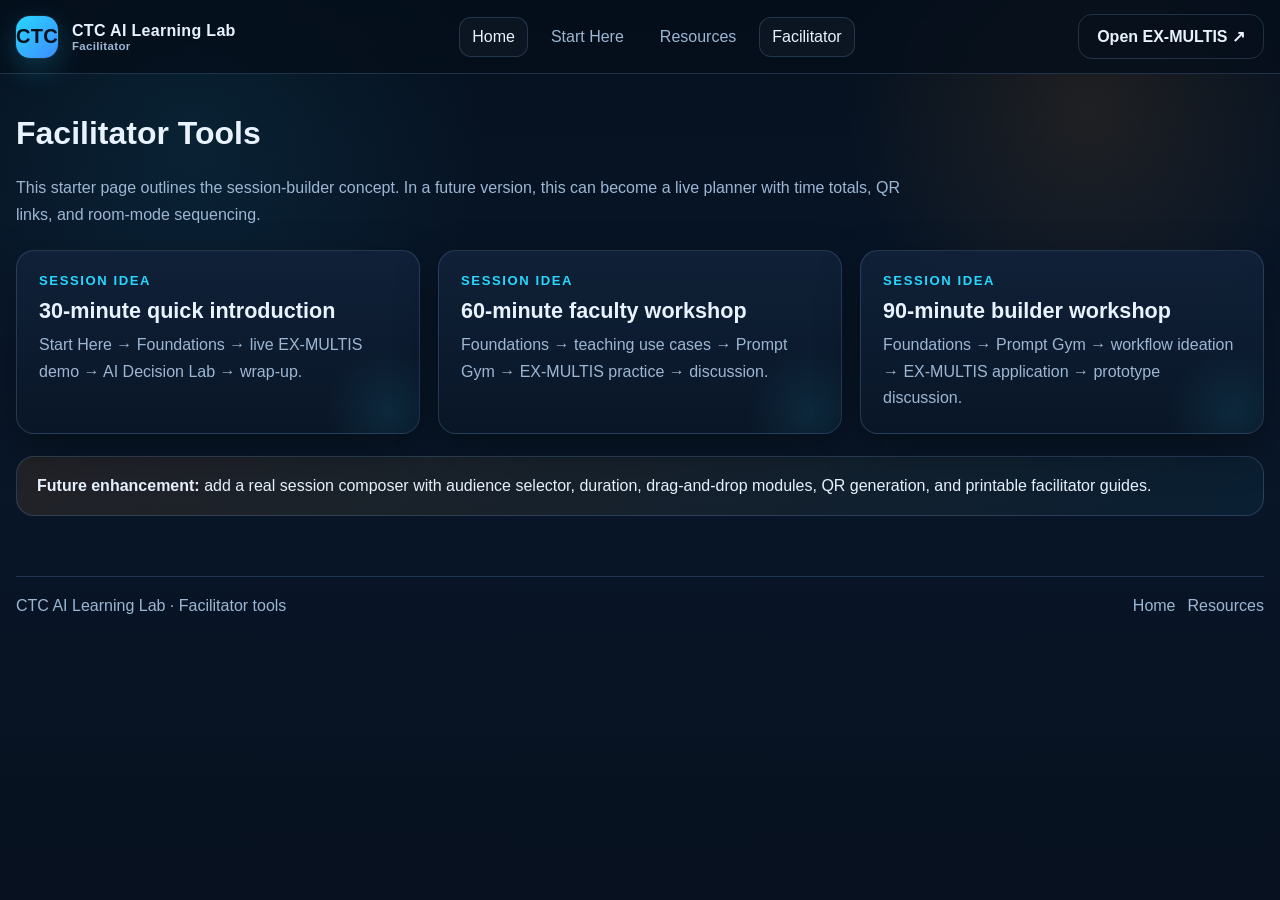
==== facilitator/index.html @ 207786ec "Initial CTC AI Learning Lab site" ====
<!doctype html>
<html lang="en"><head>
<meta charset="utf-8"><meta name="viewport" content="width=device-width, initial-scale=1">
<title>Facilitator Tools · CTC AI Learning Lab</title>
<link rel="stylesheet" href="../assets/css/styles.css">
</head><body>
<header class="topbar"><div class="container nav">
  <a class="brand" href="../index.html"><div class="brand-mark">CTC</div><div>CTC AI Learning Lab<small>Facilitator</small></div></a>
  <nav class="nav-links"><a href="../index.html">Home</a><a href="../start-here/index.html">Start Here</a><a href="../resources/index.html">Resources</a><a class="active" href="index.html">Facilitator</a></nav>
  <div class="actions"><a class="btn ghost" href="https://exmultis.com/" target="_blank" rel="noopener">Open EX-MULTIS ↗</a></div>
</div></header>
<main class="section"><div class="container">
  <h1>Facilitator Tools</h1>
  <p class="section-intro">This starter page outlines the session-builder concept. In a future version, this can become a live planner with time totals, QR links, and room-mode sequencing.</p>
  <div class="grid cards-3">
    <div class="card"><div class="eyebrow">Session idea</div><h3>30-minute quick introduction</h3><p>Start Here → Foundations → live EX-MULTIS demo → AI Decision Lab → wrap-up.</p></div>
    <div class="card"><div class="eyebrow">Session idea</div><h3>60-minute faculty workshop</h3><p>Foundations → teaching use cases → Prompt Gym → EX-MULTIS practice → discussion.</p></div>
    <div class="card"><div class="eyebrow">Session idea</div><h3>90-minute builder workshop</h3><p>Foundations → Prompt Gym → workflow ideation → EX-MULTIS application → prototype discussion.</p></div>
  </div>
  <div class="callout" style="margin-top:22px"><strong>Future enhancement:</strong> add a real session composer with audience selector, duration, drag-and-drop modules, QR generation, and printable facilitator guides.</div>
</div></main>
<footer class="footer"><div class="container footer-grid"><div>CTC AI Learning Lab · Facilitator tools</div><div class="mini-nav"><a href="../index.html">Home</a><a href="../resources/index.html">Resources</a></div></div></footer>
<script src="../assets/js/app.js"></script>
</body></html>
---- assets/css/styles.css ----
:root{
  --bg:#07111f;
  --panel:#0d1b30;
  --panel-2:#10233d;
  --line:rgba(118,161,214,.24);
  --text:#e9f3ff;
  --muted:#9db7d3;
  --brand:#27d7ff;
  --brand-2:#3f8cff;
  --signal:#ff9c2a;
  --violet:#b173ff;
  --green:#83e57b;
  --teal:#00d4bd;
  --shadow:0 16px 42px rgba(0,0,0,.35);
  --radius:18px;
  --max:1280px;
}
*{box-sizing:border-box}
html{scroll-behavior:smooth}
body{
  margin:0;
  font-family:Inter,Segoe UI,Roboto,Helvetica,Arial,sans-serif;
  color:var(--text);
  background:
    radial-gradient(circle at 15% 15%, rgba(39,215,255,.08), transparent 22%),
    radial-gradient(circle at 85% 12%, rgba(255,156,42,.10), transparent 18%),
    linear-gradient(180deg,#05101e,#09172a 42%,#07111f 100%);
  min-height:100vh;
}
a{color:inherit;text-decoration:none}
img{max-width:100%;display:block}
.container{width:min(calc(100% - 32px),var(--max));margin:0 auto}
.topbar{
  position:sticky;top:0;z-index:30;
  backdrop-filter: blur(12px);
  background:rgba(6,15,28,.82);
  border-bottom:1px solid var(--line);
}
.nav{
  display:flex;align-items:center;justify-content:space-between;gap:18px;
  padding:14px 0;
}
.brand{display:flex;align-items:center;gap:14px;font-weight:800;letter-spacing:.02em}
.brand-mark{
  width:42px;height:42px;border-radius:14px;
  background:linear-gradient(135deg,var(--brand),var(--brand-2));
  box-shadow:0 0 0 1px rgba(255,255,255,.06),0 10px 28px rgba(39,215,255,.22);
  display:grid;place-items:center;font-size:20px;font-weight:900;color:#05111d;
}
.brand small{display:block;color:var(--muted);font-weight:600;font-size:.72rem}
.nav-links{display:flex;align-items:center;gap:10px;flex-wrap:wrap}
.nav-links a,.nav-links button{
  color:var(--muted);padding:10px 12px;border-radius:12px;border:1px solid transparent;
  background:none;font:inherit;cursor:pointer;transition:.2s ease;
}
.nav-links a:hover,.nav-links button:hover,.nav-links .active{color:var(--text);border-color:var(--line);background:rgba(255,255,255,.03)}
.actions{display:flex;align-items:center;gap:10px;flex-wrap:wrap}
.btn{
  display:inline-flex;align-items:center;justify-content:center;gap:8px;
  border-radius:14px;border:1px solid var(--line);padding:12px 18px;
  background:rgba(255,255,255,.03);color:var(--text);font-weight:700;
  transition:transform .15s ease, background .2s ease, border-color .2s ease, box-shadow .2s ease;
}
.btn:hover{transform:translateY(-1px);border-color:rgba(255,255,255,.18);background:rgba(255,255,255,.06)}
.btn.primary{background:linear-gradient(135deg,var(--brand),var(--brand-2));color:#05111d;border:none;box-shadow:0 10px 24px rgba(39,215,255,.24)}
.btn.signal{background:linear-gradient(135deg,#ffb347,var(--signal));color:#1c1103;border:none;box-shadow:0 10px 24px rgba(255,156,42,.22)}
.btn.ghost{background:transparent}
.pill{display:inline-flex;align-items:center;gap:8px;padding:8px 12px;border-radius:999px;border:1px solid var(--line);background:rgba(255,255,255,.03);color:var(--muted);font-size:.92rem}
.hero{padding:52px 0 28px}
.hero-grid{display:grid;grid-template-columns:1.1fr .9fr;gap:26px;align-items:center}
.hero-copy h1{font-size:clamp(2.5rem,6vw,4.5rem);line-height:.96;margin:.2em 0;font-weight:900;letter-spacing:-.04em}
.hero-copy .gradient{background:linear-gradient(135deg,var(--brand),var(--brand-2));-webkit-background-clip:text;background-clip:text;color:transparent}
.hero-copy p.lead{font-size:1.18rem;line-height:1.6;color:#d4e7fb;max-width:700px}
.hero-copy p.sub{color:var(--muted);line-height:1.7;max-width:760px}
.hero-actions{display:flex;gap:12px;flex-wrap:wrap;margin-top:22px}
.render-card,.panel,.card{
  background:linear-gradient(180deg,rgba(17,34,58,.9),rgba(10,22,38,.9));
  border:1px solid var(--line);border-radius:var(--radius);box-shadow:var(--shadow);
}
.render-card{overflow:hidden}
.render-card img{width:100%;height:100%;object-fit:cover}
.section{padding:20px 0 30px}
.section h2{font-size:1.8rem;margin:0 0 10px;letter-spacing:-.02em}
.section p.section-intro{color:var(--muted);max-width:900px;line-height:1.7;margin:0 0 22px}
.grid{display:grid;gap:18px}
.grid.cards-4{grid-template-columns:repeat(4,1fr)}
.grid.cards-3{grid-template-columns:repeat(3,1fr)}
.grid.cards-2{grid-template-columns:repeat(2,1fr)}
.card{padding:22px;position:relative;overflow:hidden}
.card::after{content:"";position:absolute;inset:auto -40px -50px auto;width:140px;height:140px;background:radial-gradient(circle,rgba(39,215,255,.09),transparent 65%);pointer-events:none}
.card h3{margin:0 0 8px;font-size:1.35rem}
.card p{margin:0;color:var(--muted);line-height:1.65}
.card .eyebrow{font-size:.82rem;text-transform:uppercase;letter-spacing:.12em;color:var(--brand);font-weight:800;margin-bottom:10px}
.card .meta{margin-top:14px;color:#cfe7ff;font-size:.93rem;font-weight:700}
.icon-badge{
  width:54px;height:54px;border-radius:16px;display:grid;place-items:center;margin-bottom:14px;
  font-size:1.35rem;font-weight:900;color:white;border:1px solid rgba(255,255,255,.09)
}
.icon-faculty{background:linear-gradient(135deg,rgba(39,215,255,.22),rgba(63,140,255,.24))}
.icon-staff{background:linear-gradient(135deg,rgba(255,156,42,.22),rgba(255,128,62,.22))}
.icon-students{background:linear-gradient(135deg,rgba(177,115,255,.22),rgba(105,79,255,.22))}
.icon-builders{background:linear-gradient(135deg,rgba(0,212,189,.22),rgba(63,140,255,.22))}
.feature-list{display:grid;gap:12px;margin:16px 0 0;padding:0;list-style:none}
.feature-list li{color:var(--muted);display:flex;gap:10px;align-items:flex-start}
.feature-list li span{color:var(--green);font-weight:800}
.exmultis{
  display:grid;grid-template-columns:auto 1fr auto;gap:18px;align-items:center;
  padding:22px;background:linear-gradient(135deg,rgba(0,212,189,.12),rgba(39,215,255,.08));border:1px solid rgba(39,215,255,.26);
}
.ex-logo{
  width:88px;height:88px;border-radius:22px;background:linear-gradient(135deg,#0e243d,#102d4e);
  display:grid;place-items:center;font-size:2rem;border:1px solid rgba(39,215,255,.28);box-shadow:inset 0 0 24px rgba(39,215,255,.14);
}
.stats{display:grid;grid-template-columns:repeat(4,1fr);gap:16px}
.stat{padding:18px;text-align:center}
.stat .num{font-size:2rem;font-weight:900;color:white}
.stat .lbl{color:var(--muted);font-size:.92rem;line-height:1.4}
.footer{padding:30px 0 50px;color:var(--muted)}
.footer-grid{display:flex;justify-content:space-between;gap:18px;align-items:center;flex-wrap:wrap;border-top:1px solid var(--line);padding-top:20px}
.mini-nav{display:flex;gap:12px;flex-wrap:wrap}
.notice{padding:16px 18px;border-left:4px solid var(--signal);background:rgba(255,156,42,.08);border-radius:12px;color:#ffe9cb}
.role-banner{padding:24px;background:linear-gradient(135deg,rgba(39,215,255,.12),rgba(177,115,255,.08));margin-bottom:22px}
.module-list{display:grid;gap:14px}
.module{padding:18px;border:1px solid var(--line);border-radius:16px;background:rgba(255,255,255,.02);display:flex;justify-content:space-between;gap:18px;align-items:flex-start}
.module h4{margin:0 0 6px;font-size:1.05rem}
.module p{margin:0;color:var(--muted);line-height:1.55}
.module .tag{font-size:.78rem;text-transform:uppercase;letter-spacing:.1em;color:var(--brand);font-weight:800}
.search-box{display:flex;gap:10px;align-items:center;padding:14px 16px;border-radius:14px;border:1px solid var(--line);background:rgba(255,255,255,.03);margin-bottom:18px}
.search-box input,.search-box select, .search-box textarea{
  width:100%;background:transparent;border:none;outline:none;color:var(--text);font:inherit
}
.decision-grid{display:grid;grid-template-columns:.85fr 1.15fr;gap:18px}
.stepper{display:grid;gap:12px}
.step-item{padding:16px;border-radius:16px;border:1px solid var(--line);background:rgba(255,255,255,.02)}
.step-item strong{display:block;margin-bottom:6px}
.output-box{padding:20px;min-height:280px}
.output-box h3{margin-top:0}
.output-box ul{padding-left:20px;color:var(--muted);line-height:1.65}
.output-box .highlight{color:#fff}
.prompt-grid{display:grid;grid-template-columns:1fr 1fr;gap:18px}
.prompt-box{padding:20px}
.prompt-box textarea{min-height:180px;resize:vertical}
.result{padding:16px;margin-top:14px;border:1px dashed rgba(39,215,255,.22);border-radius:14px;background:rgba(39,215,255,.04);color:#dff2ff;white-space:pre-wrap}
.progress-wrap{display:grid;gap:14px}
.progress-item{padding:16px;border:1px solid var(--line);border-radius:16px;background:rgba(255,255,255,.02)}
.progress-row{display:flex;justify-content:space-between;gap:10px;margin-bottom:10px;font-weight:700}
.progress-bar{height:10px;border-radius:999px;background:#13253d;overflow:hidden}
.progress-fill{height:100%;border-radius:999px;background:linear-gradient(135deg,var(--brand),var(--brand-2))}
.kicker{font-size:.85rem;color:var(--signal);text-transform:uppercase;letter-spacing:.12em;font-weight:900}
.callout{padding:20px;border-radius:18px;background:linear-gradient(135deg,rgba(255,156,42,.10),rgba(39,215,255,.05));border:1px solid var(--line)}
.cards-auto{display:grid;gap:18px;grid-template-columns:repeat(auto-fit,minmax(240px,1fr))}
.small{font-size:.92rem}
.hidden{display:none!important}
@media (max-width: 1080px){
  .hero-grid,.decision-grid,.prompt-grid,.grid.cards-4,.grid.cards-3,.grid.cards-2{grid-template-columns:1fr 1fr}
  .stats{grid-template-columns:repeat(2,1fr)}
}
@media (max-width: 760px){
  .nav{flex-direction:column;align-items:flex-start}
  .actions,.nav-links{width:100%}
  .hero-grid,.decision-grid,.prompt-grid,.grid.cards-4,.grid.cards-3,.grid.cards-2,.exmultis{grid-template-columns:1fr}
  .stats{grid-template-columns:1fr}
  .hero{padding-top:30px}
  .hero-copy h1{font-size:2.5rem}
}
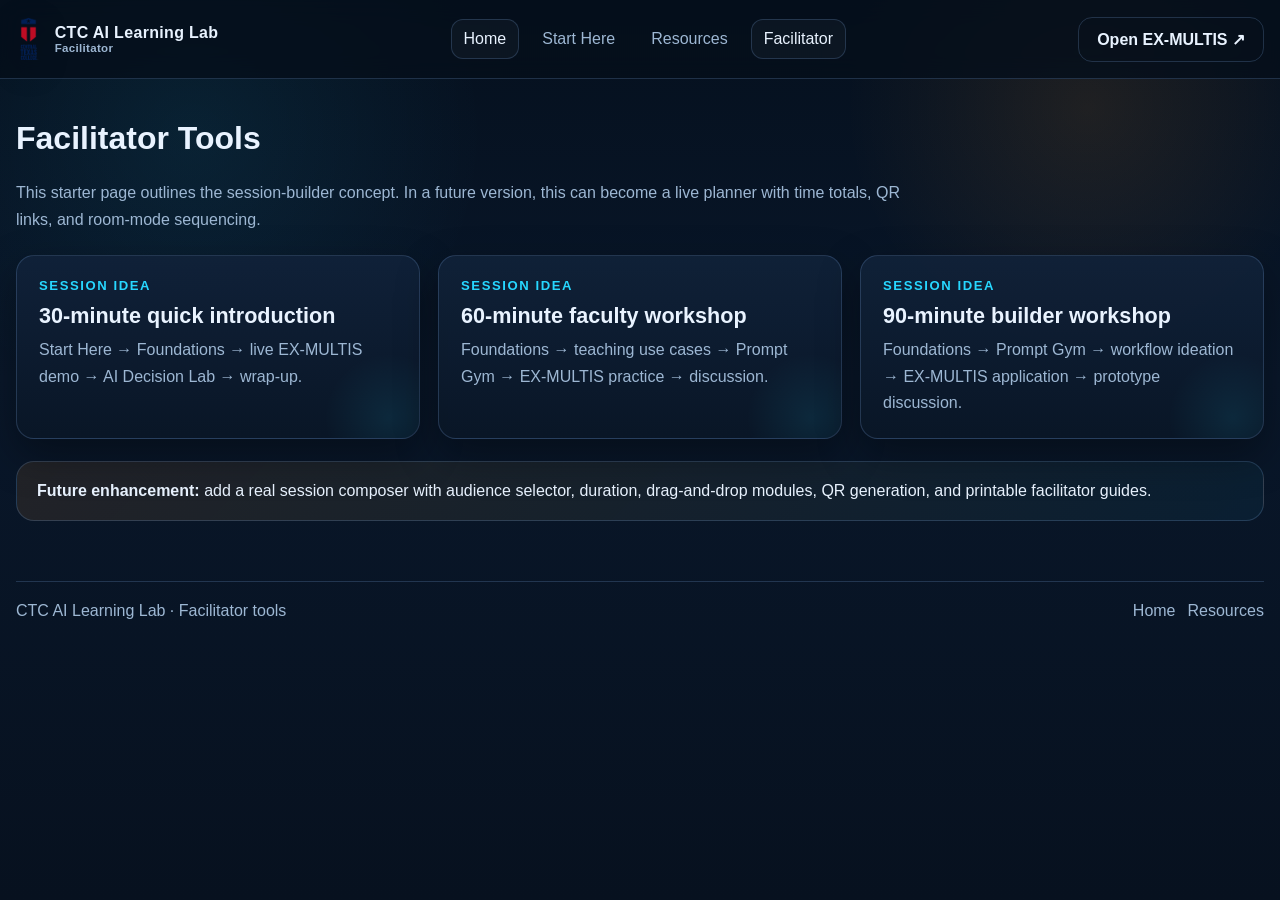
==== commit 2f11553b: "Add animated CTC landing experience" ====
--- a/facilitator/index.html
+++ b/facilitator/index.html
@@ -5,7 +5,7 @@
 <link rel="stylesheet" href="../assets/css/styles.css">
 </head><body>
 <header class="topbar"><div class="container nav">
-  <a class="brand" href="../index.html"><div class="brand-mark">CTC</div><div>CTC AI Learning Lab<small>Facilitator</small></div></a>
+  <a class="brand" href="../index.html"><img class="brand-logo" src="../assets/img/ctc-official-logo.png" alt="Central Texas College"><div>CTC AI Learning Lab<small>Facilitator</small></div></a>
   <nav class="nav-links"><a href="../index.html">Home</a><a href="../start-here/index.html">Start Here</a><a href="../resources/index.html">Resources</a><a class="active" href="index.html">Facilitator</a></nav>
   <div class="actions"><a class="btn ghost" href="https://exmultis.com/" target="_blank" rel="noopener">Open EX-MULTIS ↗</a></div>
 </div></header>
--- a/assets/css/styles.css
+++ b/assets/css/styles.css
@@ -27,8 +27,194 @@
     linear-gradient(180deg,#05101e,#09172a 42%,#07111f 100%);
   min-height:100vh;
 }
+body.intro-active{overflow:hidden}
 a{color:inherit;text-decoration:none}
 img{max-width:100%;display:block}
+.lab-intro{
+  --pointer-x:0px;
+  --pointer-y:0px;
+  position:fixed;
+  inset:0;
+  z-index:1000;
+  display:grid;
+  place-items:center;
+  min-height:100svh;
+  overflow:hidden;
+  isolation:isolate;
+  color:#f7fbff;
+  background:
+    radial-gradient(circle at 50% 64%,rgba(39,215,255,.16),transparent 24%),
+    linear-gradient(180deg,#020712 0%,#051224 58%,#020711 100%);
+  opacity:1;
+  transition:opacity .9s ease,visibility .9s ease;
+}
+.lab-intro[hidden]{display:none}
+.lab-intro__canvas,.lab-intro__grid,.lab-intro__vignette,.intro-equations{
+  position:absolute;
+  inset:0;
+}
+.lab-intro__canvas{
+  z-index:-4;
+  width:100%;
+  height:100%;
+  transform:scale(1.04);
+  transition:transform .9s cubic-bezier(.2,.7,.2,1),filter .9s ease;
+}
+.lab-intro__grid{
+  z-index:-3;
+  inset:-32%;
+  opacity:.25;
+  background-image:
+    linear-gradient(rgba(39,215,255,.16) 1px,transparent 1px),
+    linear-gradient(90deg,rgba(39,215,255,.16) 1px,transparent 1px);
+  background-size:74px 74px;
+  mask-image:radial-gradient(ellipse at center,black 5%,transparent 72%);
+  transform:perspective(700px) rotateX(64deg) translate3d(var(--pointer-x),calc(23% + var(--pointer-y)),0);
+  transform-origin:50% 72%;
+  animation:introGridDrift 14s linear infinite;
+}
+.lab-intro__vignette{
+  z-index:-1;
+  pointer-events:none;
+  background:
+    linear-gradient(180deg,rgba(2,7,18,.62) 0%,transparent 26%,transparent 68%,rgba(2,7,18,.72) 100%),
+    radial-gradient(ellipse at center,transparent 28%,rgba(1,5,14,.68) 90%);
+}
+.intro-equations{
+  z-index:-2;
+  pointer-events:none;
+  transform:translate3d(var(--pointer-x),var(--pointer-y),0);
+  transition:transform .8s ease-out;
+}
+.intro-equation{
+  position:absolute;
+  color:rgba(139,226,255,.55);
+  font-family:"SFMono-Regular",Consolas,"Liberation Mono",monospace;
+  font-size:clamp(.72rem,1.15vw,1rem);
+  letter-spacing:.06em;
+  white-space:nowrap;
+  text-shadow:0 0 18px rgba(39,215,255,.48);
+  will-change:transform;
+}
+.equation-1{left:6%;top:18%;animation:equationFloatA 16s ease-in-out infinite alternate}
+.equation-2{right:8%;top:14%;animation:equationFloatB 21s ease-in-out -5s infinite alternate}
+.equation-3{left:13%;bottom:19%;color:rgba(255,178,90,.58);animation:equationFloatB 18s ease-in-out -9s infinite alternate}
+.equation-4{right:5%;bottom:22%;animation:equationFloatA 24s ease-in-out -3s infinite alternate}
+.equation-5{left:4%;top:48%;opacity:.6;filter:blur(.35px);animation:equationFloatB 20s ease-in-out -12s infinite alternate}
+.equation-6{right:14%;top:46%;color:rgba(205,164,255,.56);animation:equationFloatA 19s ease-in-out -7s infinite alternate}
+.lab-intro__content{
+  position:relative;
+  z-index:2;
+  display:flex;
+  flex-direction:column;
+  align-items:center;
+  width:min(92vw,860px);
+  padding:28px 20px;
+  text-align:center;
+  transition:transform .9s cubic-bezier(.2,.7,.2,1),opacity .65s ease;
+}
+.lab-intro__logo{
+  width:auto;
+  height:clamp(112px,19vh,182px);
+  margin:0 auto 18px;
+  object-fit:contain;
+  filter:drop-shadow(0 18px 30px rgba(0,0,0,.5));
+}
+.lab-intro__eyebrow{
+  margin:0 0 8px;
+  color:#9bdfff;
+  font-size:clamp(.65rem,1.3vw,.82rem);
+  font-weight:800;
+  letter-spacing:.28em;
+  text-transform:uppercase;
+}
+.lab-intro__title{
+  margin:0;
+  font-size:clamp(3rem,8vw,6.5rem);
+  font-weight:900;
+  letter-spacing:-.055em;
+  line-height:.84;
+  text-wrap:balance;
+  text-shadow:0 16px 60px rgba(0,0,0,.72);
+}
+.lab-intro__title span,.lab-intro__title strong{display:block}
+.lab-intro__title span{
+  color:#fff;
+  font-size:.68em;
+  letter-spacing:.05em;
+}
+.lab-intro__title strong{
+  background:linear-gradient(90deg,#fff 5%,#75ddff 48%,#8faeff 92%);
+  -webkit-background-clip:text;
+  background-clip:text;
+  color:transparent;
+}
+.lab-intro__tagline{
+  margin:22px 0 28px;
+  color:#c8ddf2;
+  font-size:clamp(.98rem,2vw,1.2rem);
+  font-weight:650;
+  letter-spacing:.1em;
+}
+.lab-intro__enter{
+  position:relative;
+  display:inline-flex;
+  align-items:center;
+  gap:18px;
+  min-width:210px;
+  justify-content:center;
+  padding:15px 24px;
+  border:1px solid rgba(139,226,255,.58);
+  border-radius:999px;
+  color:#fff;
+  background:linear-gradient(135deg,rgba(20,77,116,.68),rgba(14,43,83,.82));
+  box-shadow:0 0 0 1px rgba(255,255,255,.05) inset,0 0 36px rgba(39,215,255,.22);
+  font-weight:800;
+  letter-spacing:.04em;
+  transition:transform .2s ease,border-color .2s ease,box-shadow .2s ease,background .2s ease;
+}
+.lab-intro__enter::before{
+  content:"";
+  position:absolute;
+  inset:-7px;
+  z-index:-1;
+  border:1px solid rgba(39,215,255,.12);
+  border-radius:inherit;
+  animation:enterGlow 2.8s ease-in-out infinite;
+}
+.lab-intro__enter:hover,.lab-intro__enter:focus-visible{
+  outline:none;
+  transform:translateY(-2px) scale(1.02);
+  border-color:#9ce8ff;
+  background:linear-gradient(135deg,rgba(28,111,154,.82),rgba(26,70,129,.9));
+  box-shadow:0 0 0 4px rgba(39,215,255,.1),0 0 48px rgba(39,215,255,.32);
+}
+.lab-intro__hint{
+  margin:18px 0 0;
+  color:rgba(185,210,232,.62);
+  font-size:.72rem;
+  letter-spacing:.18em;
+  text-transform:uppercase;
+}
+.lab-intro.is-leaving{opacity:0;visibility:hidden;pointer-events:none}
+.lab-intro.is-leaving .lab-intro__canvas{transform:scale(1.16);filter:blur(8px)}
+.lab-intro.is-leaving .lab-intro__content{transform:scale(.92);opacity:0}
+@keyframes introGridDrift{
+  from{background-position:0 0,0 0}
+  to{background-position:0 148px,148px 0}
+}
+@keyframes equationFloatA{
+  from{transform:translate3d(-12px,-16px,0) rotate(-1deg)}
+  to{transform:translate3d(34px,24px,0) rotate(1deg)}
+}
+@keyframes equationFloatB{
+  from{transform:translate3d(22px,-8px,0) rotate(.8deg)}
+  to{transform:translate3d(-28px,28px,0) rotate(-1deg)}
+}
+@keyframes enterGlow{
+  0%,100%{opacity:.35;transform:scale(.98)}
+  50%{opacity:.9;transform:scale(1.035)}
+}
 .container{width:min(calc(100% - 32px),var(--max));margin:0 auto}
 .topbar{
   position:sticky;top:0;z-index:30;
@@ -46,6 +232,13 @@
   background:linear-gradient(135deg,var(--brand),var(--brand-2));
   box-shadow:0 0 0 1px rgba(255,255,255,.06),0 10px 28px rgba(39,215,255,.22);
   display:grid;place-items:center;font-size:20px;font-weight:900;color:#05111d;
+}
+.brand-logo{
+  flex:0 0 auto;
+  width:auto;
+  height:50px;
+  object-fit:contain;
+  filter:drop-shadow(0 8px 16px rgba(0,0,0,.32));
 }
 .brand small{display:block;color:var(--muted);font-weight:600;font-size:.72rem}
 .nav-links{display:flex;align-items:center;gap:10px;flex-wrap:wrap}
@@ -79,6 +272,33 @@
 }
 .render-card{overflow:hidden}
 .render-card img{width:100%;height:100%;object-fit:cover}
+.lab-portal-card{
+  position:relative;
+  isolation:isolate;
+  display:grid;
+  min-height:390px;
+  place-items:center;
+  padding:36px;
+  text-align:center;
+  background:
+    linear-gradient(rgba(39,215,255,.08) 1px,transparent 1px),
+    linear-gradient(90deg,rgba(39,215,255,.08) 1px,transparent 1px),
+    radial-gradient(circle at 50% 45%,rgba(39,215,255,.22),transparent 38%),
+    linear-gradient(160deg,#071326,#0d2038);
+  background-size:42px 42px,42px 42px,auto,auto;
+}
+.lab-portal-card::after{
+  content:"";
+  position:absolute;
+  inset:10%;
+  z-index:-1;
+  border:1px solid rgba(39,215,255,.2);
+  border-radius:50%;
+  box-shadow:0 0 60px rgba(39,215,255,.14);
+}
+.lab-portal-card__logo{width:auto!important;height:190px!important;object-fit:contain!important;margin:0 auto 22px}
+.lab-portal-card__label{display:block;margin-bottom:6px;color:var(--brand);font-size:.76rem;font-weight:850;letter-spacing:.15em;text-transform:uppercase}
+.lab-portal-card strong{display:block;max-width:430px;font-size:1.18rem;line-height:1.45}
 .section{padding:20px 0 30px}
 .section h2{font-size:1.8rem;margin:0 0 10px;letter-spacing:-.02em}
 .section p.section-intro{color:var(--muted);max-width:900px;line-height:1.7;margin:0 0 22px}
@@ -162,4 +382,19 @@
   .stats{grid-template-columns:1fr}
   .hero{padding-top:30px}
   .hero-copy h1{font-size:2.5rem}
-}
+  .lab-intro__content{padding:20px 16px}
+  .lab-intro__logo{height:clamp(100px,17vh,145px);margin-bottom:14px}
+  .lab-intro__tagline{margin:17px 0 22px}
+  .lab-intro__hint{display:none}
+  .equation-2,.equation-4,.equation-5{display:none}
+  .equation-1{left:-9%;top:13%}
+  .equation-3{left:-6%;bottom:12%}
+  .equation-6{right:-7%;top:45%}
+  .brand-logo{height:46px}
+  .lab-portal-card{min-height:340px}
+}
+@media (prefers-reduced-motion:reduce){
+  html{scroll-behavior:auto}
+  .lab-intro,.lab-intro__canvas,.lab-intro__content,.intro-equations,.lab-intro__enter{transition:none}
+  .lab-intro__grid,.intro-equation,.lab-intro__enter::before{animation:none}
+}
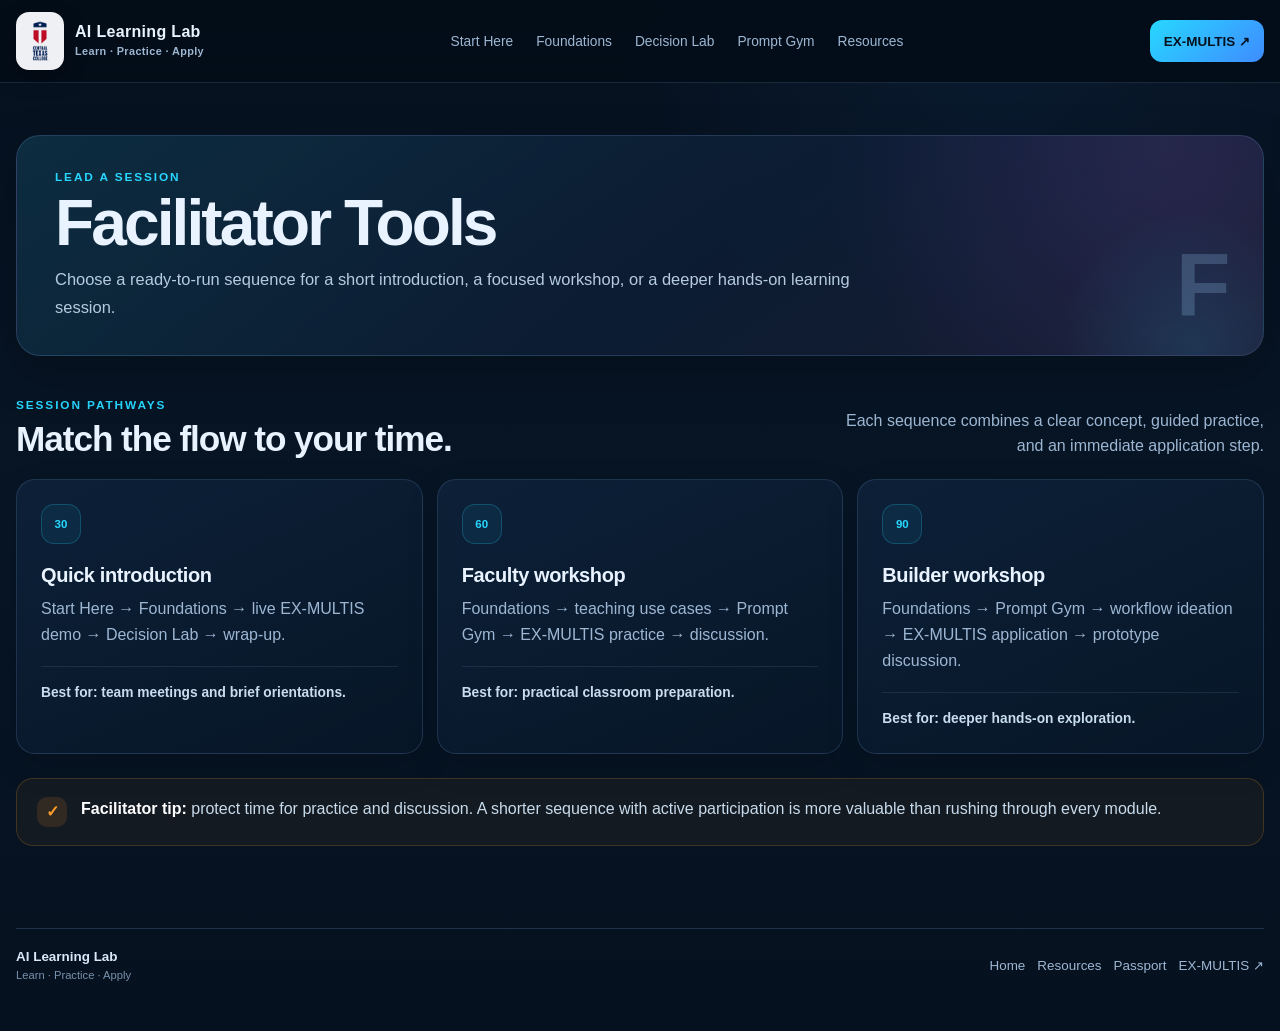
==== commit e621960f: "Unify interior page design" ====
--- a/facilitator/index.html
+++ b/facilitator/index.html
@@ -1,24 +1,14 @@
 <!doctype html>
-<html lang="en"><head>
-<meta charset="utf-8"><meta name="viewport" content="width=device-width, initial-scale=1">
-<title>Facilitator Tools · CTC AI Learning Lab</title>
-<link rel="stylesheet" href="../assets/css/styles.css">
-</head><body>
-<header class="topbar"><div class="container nav">
-  <a class="brand" href="../index.html"><img class="brand-logo" src="../assets/img/ctc-official-logo.png" alt="Central Texas College"><div>CTC AI Learning Lab<small>Facilitator</small></div></a>
-  <nav class="nav-links"><a href="../index.html">Home</a><a href="../start-here/index.html">Start Here</a><a href="../resources/index.html">Resources</a><a class="active" href="index.html">Facilitator</a></nav>
-  <div class="actions"><a class="btn ghost" href="https://exmultis.com/" target="_blank" rel="noopener">Open EX-MULTIS ↗</a></div>
-</div></header>
-<main class="section"><div class="container">
-  <h1>Facilitator Tools</h1>
-  <p class="section-intro">This starter page outlines the session-builder concept. In a future version, this can become a live planner with time totals, QR links, and room-mode sequencing.</p>
-  <div class="grid cards-3">
-    <div class="card"><div class="eyebrow">Session idea</div><h3>30-minute quick introduction</h3><p>Start Here → Foundations → live EX-MULTIS demo → AI Decision Lab → wrap-up.</p></div>
-    <div class="card"><div class="eyebrow">Session idea</div><h3>60-minute faculty workshop</h3><p>Foundations → teaching use cases → Prompt Gym → EX-MULTIS practice → discussion.</p></div>
-    <div class="card"><div class="eyebrow">Session idea</div><h3>90-minute builder workshop</h3><p>Foundations → Prompt Gym → workflow ideation → EX-MULTIS application → prototype discussion.</p></div>
+<html lang="en"><head><meta charset="utf-8"><meta name="viewport" content="width=device-width, initial-scale=1"><title>Facilitator Tools · AI Learning Lab</title><link rel="stylesheet" href="../assets/css/styles.css"></head><body class="site-page">
+<header class="topbar"><div class="container nav home-nav"><a class="brand home-brand" href="../index.html"><span class="home-brand__mark"><img class="brand-logo" src="../assets/img/ctc-official-logo.png" alt="Central Texas College"></span><div>AI Learning Lab<small>Learn · Practice · Apply</small></div></a><nav class="nav-links"><a href="../start-here/index.html">Start Here</a><a href="../foundations/index.html">Foundations</a><a href="../labs/decision-lab/index.html">Decision Lab</a><a href="../labs/prompt-gym/index.html">Prompt Gym</a><a href="../resources/index.html">Resources</a></nav><div class="actions"><a class="btn primary home-tool-button" href="https://exmultis.com/" target="_blank" rel="noopener">EX-MULTIS ↗</a></div></div></header>
+<main class="site-main"><div class="container">
+  <section class="site-page-hero"><div><div class="home-kicker">Lead a session</div><h1>Facilitator Tools</h1><p>Choose a ready-to-run sequence for a short introduction, a focused workshop, or a deeper hands-on learning session.</p></div><span class="site-page-hero__step" aria-hidden="true">F</span></section>
+  <div class="site-section-heading"><div><div class="home-kicker">Session pathways</div><h2>Match the flow to your time.</h2></div><p>Each sequence combines a clear concept, guided practice, and an immediate application step.</p></div>
+  <div class="site-cards">
+    <article class="site-card"><span class="site-card__number">30</span><h3>Quick introduction</h3><p>Start Here → Foundations → live EX-MULTIS demo → Decision Lab → wrap-up.</p><div class="meta">Best for: team meetings and brief orientations.</div></article>
+    <article class="site-card"><span class="site-card__number">60</span><h3>Faculty workshop</h3><p>Foundations → teaching use cases → Prompt Gym → EX-MULTIS practice → discussion.</p><div class="meta">Best for: practical classroom preparation.</div></article>
+    <article class="site-card"><span class="site-card__number">90</span><h3>Builder workshop</h3><p>Foundations → Prompt Gym → workflow ideation → EX-MULTIS application → prototype discussion.</p><div class="meta">Best for: deeper hands-on exploration.</div></article>
   </div>
-  <div class="callout" style="margin-top:22px"><strong>Future enhancement:</strong> add a real session composer with audience selector, duration, drag-and-drop modules, QR generation, and printable facilitator guides.</div>
+  <div class="site-callout"><span class="site-callout__mark">✓</span><div><strong>Facilitator tip:</strong> protect time for practice and discussion. A shorter sequence with active participation is more valuable than rushing through every module.</div></div>
 </div></main>
-<footer class="footer"><div class="container footer-grid"><div>CTC AI Learning Lab · Facilitator tools</div><div class="mini-nav"><a href="../index.html">Home</a><a href="../resources/index.html">Resources</a></div></div></footer>
-<script src="../assets/js/app.js"></script>
-</body></html>
+<footer class="footer site-footer"><div class="container footer-grid"><div><strong>AI Learning Lab</strong><small>Learn · Practice · Apply</small></div><div class="mini-nav"><a href="../index.html">Home</a><a href="../resources/index.html">Resources</a><a href="../passport/index.html">Passport</a><a href="https://exmultis.com/" target="_blank" rel="noopener">EX-MULTIS ↗</a></div></div></footer><script src="../assets/js/app.js"></script></body></html>
--- a/assets/css/styles.css
+++ b/assets/css/styles.css
@@ -88,73 +88,115 @@
 }
 .intro-equation{
   position:absolute;
-  color:rgba(139,226,255,.55);
+  color:rgba(157,233,255,.82);
   font-family:"SFMono-Regular",Consolas,"Liberation Mono",monospace;
-  font-size:clamp(.72rem,1.15vw,1rem);
-  letter-spacing:.06em;
+  font-size:clamp(.82rem,1.25vw,1.12rem);
+  font-weight:650;
+  letter-spacing:.07em;
   white-space:nowrap;
-  text-shadow:0 0 18px rgba(39,215,255,.48);
+  text-shadow:0 0 16px rgba(39,215,255,.72),0 2px 10px rgba(0,0,0,.9);
   will-change:transform;
 }
-.equation-1{left:6%;top:18%;animation:equationFloatA 16s ease-in-out infinite alternate}
-.equation-2{right:8%;top:14%;animation:equationFloatB 21s ease-in-out -5s infinite alternate}
-.equation-3{left:13%;bottom:19%;color:rgba(255,178,90,.58);animation:equationFloatB 18s ease-in-out -9s infinite alternate}
+.equation-1{left:5%;top:28%;animation:equationFloatA 16s ease-in-out infinite alternate}
+.equation-2{right:6%;top:25%;animation:equationFloatB 21s ease-in-out -5s infinite alternate}
+.equation-3{left:10%;bottom:14%;color:rgba(255,189,105,.86);animation:equationFloatB 18s ease-in-out -9s infinite alternate}
 .equation-4{right:5%;bottom:22%;animation:equationFloatA 24s ease-in-out -3s infinite alternate}
-.equation-5{left:4%;top:48%;opacity:.6;filter:blur(.35px);animation:equationFloatB 20s ease-in-out -12s infinite alternate}
-.equation-6{right:14%;top:46%;color:rgba(205,164,255,.56);animation:equationFloatA 19s ease-in-out -7s infinite alternate}
+.equation-5{left:4%;top:54%;color:rgba(151,230,255,.76);animation:equationFloatB 20s ease-in-out -12s infinite alternate}
+.equation-6{right:12%;top:52%;color:rgba(214,179,255,.84);animation:equationFloatA 19s ease-in-out -7s infinite alternate}
 .lab-intro__content{
   position:relative;
   z-index:2;
   display:flex;
   flex-direction:column;
   align-items:center;
-  width:min(92vw,860px);
-  padding:28px 20px;
+  justify-content:space-between;
+  width:min(94vw,1180px);
+  min-height:100svh;
+  padding:clamp(24px,4.2vh,52px) 20px clamp(28px,5vh,58px);
   text-align:center;
   transition:transform .9s cubic-bezier(.2,.7,.2,1),opacity .65s ease;
 }
+.lab-intro__masthead{
+  position:relative;
+  display:grid;
+  grid-template-columns:1fr;
+  align-items:center;
+  justify-items:center;
+  gap:16px;
+  margin:0 auto;
+  padding:0 clamp(18px,3vw,38px) 18px;
+}
+.lab-intro__masthead::before{
+  content:"";
+  position:absolute;
+  inset:-18px -38px;
+  z-index:-1;
+  border-radius:40px;
+  background:radial-gradient(ellipse at center,rgba(2,8,19,.76),rgba(2,8,19,.4) 58%,transparent 78%);
+  filter:blur(4px);
+}
+.lab-intro__logo-frame{
+  display:grid;
+  place-items:center;
+  justify-self:center;
+  padding:14px 18px;
+  border:1px solid rgba(255,255,255,.62);
+  border-radius:24px;
+  background:rgba(249,251,254,.94);
+  box-shadow:0 18px 48px rgba(0,0,0,.5),0 0 42px rgba(39,215,255,.14);
+}
 .lab-intro__logo{
   width:auto;
-  height:clamp(112px,19vh,182px);
-  margin:0 auto 18px;
+  height:clamp(148px,22vh,220px);
+  margin:0;
   object-fit:contain;
-  filter:drop-shadow(0 18px 30px rgba(0,0,0,.5));
-}
-.lab-intro__eyebrow{
-  margin:0 0 8px;
-  color:#9bdfff;
-  font-size:clamp(.65rem,1.3vw,.82rem);
-  font-weight:800;
-  letter-spacing:.28em;
-  text-transform:uppercase;
+  filter:drop-shadow(0 8px 14px rgba(0,0,0,.2));
+}
+.lab-intro__wordmark{
+  text-align:center;
+  font-variant-caps:small-caps;
+  text-shadow:0 10px 34px rgba(0,0,0,.9);
 }
 .lab-intro__title{
+  display:flex;
+  align-items:baseline;
+  justify-content:center;
+  gap:.2em;
   margin:0;
-  font-size:clamp(3rem,8vw,6.5rem);
+  font-size:clamp(3.35rem,7.2vw,6.4rem);
   font-weight:900;
-  letter-spacing:-.055em;
-  line-height:.84;
+  letter-spacing:-.025em;
+  line-height:.82;
   text-wrap:balance;
-  text-shadow:0 16px 60px rgba(0,0,0,.72);
-}
-.lab-intro__title span,.lab-intro__title strong{display:block}
+  text-shadow:0 12px 38px rgba(0,0,0,.94);
+}
+.lab-intro__title span,.lab-intro__title strong{display:inline-block}
 .lab-intro__title span{
   color:#fff;
-  font-size:.68em;
-  letter-spacing:.05em;
+  font-size:.7em;
+  letter-spacing:.12em;
 }
 .lab-intro__title strong{
-  background:linear-gradient(90deg,#fff 5%,#75ddff 48%,#8faeff 92%);
+  font-variant-caps:small-caps;
+  letter-spacing:.035em;
+  background:linear-gradient(90deg,#fff 4%,#b9ecff 52%,#b9c6ff 96%);
   -webkit-background-clip:text;
   background-clip:text;
   color:transparent;
 }
 .lab-intro__tagline{
-  margin:22px 0 28px;
-  color:#c8ddf2;
-  font-size:clamp(.98rem,2vw,1.2rem);
-  font-weight:650;
-  letter-spacing:.1em;
+  margin:18px 0 0;
+  color:#d7e9fa;
+  font-size:clamp(.98rem,1.8vw,1.18rem);
+  font-weight:700;
+  letter-spacing:.12em;
+  font-variant-caps:small-caps;
+}
+.lab-intro__action{
+  display:flex;
+  flex-direction:column;
+  align-items:center;
+  pointer-events:auto;
 }
 .lab-intro__enter{
   position:relative;
@@ -170,7 +212,8 @@
   background:linear-gradient(135deg,rgba(20,77,116,.68),rgba(14,43,83,.82));
   box-shadow:0 0 0 1px rgba(255,255,255,.05) inset,0 0 36px rgba(39,215,255,.22);
   font-weight:800;
-  letter-spacing:.04em;
+  font-variant-caps:small-caps;
+  letter-spacing:.09em;
   transition:transform .2s ease,border-color .2s ease,box-shadow .2s ease,background .2s ease;
 }
 .lab-intro__enter::before{
@@ -382,9 +425,14 @@
   .stats{grid-template-columns:1fr}
   .hero{padding-top:30px}
   .hero-copy h1{font-size:2.5rem}
-  .lab-intro__content{padding:20px 16px}
-  .lab-intro__logo{height:clamp(100px,17vh,145px);margin-bottom:14px}
-  .lab-intro__tagline{margin:17px 0 22px}
+  .lab-intro__content{padding:18px 14px 28px}
+  .lab-intro__masthead{grid-template-columns:1fr;gap:14px;padding:0 10px}
+  .lab-intro__masthead::before{inset:-10px -20px}
+  .lab-intro__logo-frame{padding:9px 12px;border-radius:18px}
+  .lab-intro__logo{height:clamp(112px,17vh,142px)}
+  .lab-intro__wordmark{text-align:center}
+  .lab-intro__title{font-size:clamp(2.75rem,13vw,4rem)}
+  .lab-intro__tagline{margin-top:13px}
   .lab-intro__hint{display:none}
   .equation-2,.equation-4,.equation-5{display:none}
   .equation-1{left:-9%;top:13%}
@@ -398,3 +446,288 @@
   .lab-intro,.lab-intro__canvas,.lab-intro__content,.intro-equations,.lab-intro__enter{transition:none}
   .lab-intro__grid,.intro-equation,.lab-intro__enter::before{animation:none}
 }
+
+/* Streamlined homepage */
+.home-page{
+  background:
+    radial-gradient(circle at 76% 6%,rgba(63,140,255,.08),transparent 28%),
+    linear-gradient(180deg,#06111f 0%,#071525 50%,#06111f 100%);
+}
+.home-page .topbar{background:rgba(4,13,25,.92);border-bottom:1px solid rgba(122,165,215,.18)}
+.home-nav{min-height:82px;padding:10px 0;flex-wrap:nowrap}
+.home-brand{gap:11px;min-width:max-content;font-size:1rem;line-height:1.05}
+.home-brand__mark{
+  display:grid;
+  place-items:center;
+  width:48px;
+  height:58px;
+  padding:5px 8px;
+  border-radius:13px;
+  background:rgba(248,250,253,.96);
+  box-shadow:0 8px 22px rgba(0,0,0,.28);
+}
+.home-brand .brand-logo{height:46px;filter:none}
+.home-brand small{margin-top:5px;font-size:.68rem;letter-spacing:.035em}
+.home-nav .nav-links{gap:1px;flex-wrap:nowrap}
+.home-nav .nav-links a{padding:9px 10px;font-size:.86rem;white-space:nowrap}
+.home-nav .actions{gap:8px;flex-wrap:nowrap}
+.home-nav .btn{min-height:42px;padding:10px 14px;border-radius:12px;font-size:.84rem;white-space:nowrap}
+.home-tool-button{box-shadow:none!important}
+.home-hero{position:relative;overflow:hidden;padding:82px 0 88px}
+.home-hero:focus{outline:none}
+.home-hero::before{
+  content:"";
+  position:absolute;
+  inset:-30% 42% 4% -18%;
+  border-radius:50%;
+  background:radial-gradient(circle,rgba(39,215,255,.1),transparent 68%);
+  pointer-events:none;
+}
+.home-hero-grid{position:relative;display:grid;grid-template-columns:1.05fr .95fr;gap:clamp(46px,7vw,96px);align-items:center}
+.home-kicker{color:var(--brand);font-size:.74rem;font-weight:850;letter-spacing:.16em;text-transform:uppercase}
+.home-hero .hero-copy h1{margin:15px 0 22px;font-size:clamp(3.6rem,6.7vw,6rem);line-height:.9;letter-spacing:-.055em}
+.home-hero .hero-copy .lead{max-width:600px;margin:0;color:#c9dcee;font-size:1.14rem;line-height:1.65}
+.home-hero .hero-actions{margin-top:30px}
+.home-hero .btn{min-height:48px;padding:13px 20px}
+.home-journey{
+  position:relative;
+  isolation:isolate;
+  overflow:hidden;
+  padding:34px;
+  border:1px solid rgba(120,168,222,.24);
+  border-radius:28px;
+  background:linear-gradient(160deg,rgba(16,38,65,.92),rgba(9,24,43,.88));
+  box-shadow:0 24px 70px rgba(0,0,0,.28);
+}
+.home-journey__glow{
+  position:absolute;
+  right:-70px;
+  top:-90px;
+  z-index:-1;
+  width:270px;
+  height:270px;
+  border-radius:50%;
+  background:radial-gradient(circle,rgba(39,215,255,.2),transparent 68%);
+}
+.home-journey__steps{display:grid;gap:0;margin:24px 0 20px;padding:0;list-style:none}
+.home-journey__steps li{display:grid;grid-template-columns:48px 1fr;gap:15px;align-items:center;padding:17px 0;border-bottom:1px solid rgba(118,161,214,.18)}
+.home-journey__steps li:last-child{border-bottom:0}
+.home-journey__steps li>span{display:grid;place-items:center;width:42px;height:42px;border-radius:50%;background:rgba(39,215,255,.08);border:1px solid rgba(39,215,255,.22);color:var(--brand);font-size:.75rem;font-weight:900}
+.home-journey__steps strong{display:block;margin-bottom:3px;font-size:1.08rem}
+.home-journey__steps small{color:var(--muted);font-size:.9rem}
+.home-journey__note{padding-top:17px;border-top:1px solid rgba(118,161,214,.18);color:#809bb7;font-size:.78rem}
+.home-section{padding:72px 0}
+.home-section--quiet{padding:42px 0;border-block:1px solid rgba(118,161,214,.12);background:rgba(255,255,255,.012)}
+.home-section--last{padding-top:42px;padding-bottom:78px}
+.home-section-heading{display:flex;justify-content:space-between;gap:36px;align-items:flex-end;margin-bottom:28px}
+.home-section-heading h2,.home-progress-card h2,.home-tool-card h2{margin:7px 0 0;font-size:clamp(1.65rem,3vw,2.35rem);letter-spacing:-.035em}
+.home-section-heading>p{max-width:360px;margin:0;color:var(--muted);text-align:right;line-height:1.55}
+.home-pathways{display:grid;grid-template-columns:repeat(4,1fr);gap:14px}
+.home-path-card,.home-feature-card,.home-lab-card,.home-progress-card,.home-tool-card{
+  border:1px solid rgba(118,161,214,.2);
+  border-radius:20px;
+  background:linear-gradient(160deg,rgba(16,37,63,.72),rgba(8,23,41,.76));
+  box-shadow:0 14px 38px rgba(0,0,0,.15);
+}
+.home-path-card{min-height:220px;padding:22px;transition:transform .2s ease,border-color .2s ease,background .2s ease}
+.home-path-card:hover,.home-feature-card:hover,.home-lab-card:hover{transform:translateY(-3px);border-color:rgba(39,215,255,.42);background:linear-gradient(160deg,rgba(18,44,74,.82),rgba(9,28,49,.86))}
+.home-path-icon{display:grid;place-items:center;width:46px;height:46px;margin-bottom:24px;border:1px solid rgba(255,255,255,.08);border-radius:14px;font-size:1.15rem}
+.home-path-card h3{margin:0 0 8px;font-size:1.24rem}
+.home-path-card p{min-height:48px;margin:0;color:var(--muted);font-size:.91rem;line-height:1.55}
+.home-card-link{display:inline-block;margin-top:18px;color:#d9edff;font-size:.84rem;font-weight:800}
+.home-resume-grid{display:grid;grid-template-columns:1fr 1fr;gap:16px}
+.home-feature-card{display:grid;grid-template-columns:50px 1fr;gap:20px;align-items:start;padding:25px;transition:transform .2s ease,border-color .2s ease,background .2s ease}
+.home-feature-card__icon{display:grid;place-items:center;width:48px;height:48px;border-radius:15px;background:rgba(39,215,255,.08);border:1px solid rgba(39,215,255,.2);color:var(--brand);font-size:1.15rem;font-weight:900}
+.home-feature-card h3{margin:6px 0 7px;font-size:1.2rem}
+.home-feature-card p{margin:0;color:var(--muted);font-size:.9rem;line-height:1.55}
+.home-feature-card .home-card-link{margin-top:12px}
+.home-labs{display:grid;grid-template-columns:1fr 1fr;gap:16px}
+.home-lab-card{display:grid;grid-template-columns:54px 1fr;gap:22px;align-items:start;padding:28px;transition:transform .2s ease,border-color .2s ease,background .2s ease}
+.home-lab-card__number{display:grid;place-items:center;width:52px;height:52px;border-radius:16px;background:linear-gradient(135deg,rgba(39,215,255,.16),rgba(63,140,255,.12));border:1px solid rgba(39,215,255,.2);color:var(--brand);font-size:.76rem;font-weight:900;letter-spacing:.08em}
+.home-lab-card h3{margin:2px 0 8px;font-size:1.3rem}
+.home-lab-card p{margin:0;color:var(--muted);line-height:1.55}
+.home-bottom-grid{display:grid;grid-template-columns:1.08fr .92fr;gap:16px}
+.home-progress-card,.home-tool-card{padding:30px}
+.home-progress-card>p,.home-tool-card>p{margin:12px 0 0;color:var(--muted);line-height:1.55}
+.home-passport-progress{margin:25px 0 2px}
+.home-passport-row{display:flex;justify-content:space-between;align-items:baseline;gap:20px;margin-bottom:10px;color:var(--muted);font-size:.85rem}
+.home-passport-row strong{color:#fff;font-size:1.6rem}
+.home-progress-card .progress-bar{height:8px}
+.home-progress-card>.home-card-link{margin-top:20px}
+.home-tool-card{display:flex;flex-direction:column;align-items:flex-start;background:linear-gradient(145deg,rgba(0,212,189,.1),rgba(15,38,65,.78))}
+.home-tool-card .btn{margin-top:auto;min-height:46px}
+.home-page .footer{padding:26px 0 38px}
+.home-page .footer-grid{padding-top:24px;font-size:.84rem}
+.home-page .footer-grid>div:first-child{color:#d9e9f8}
+.home-page .footer-grid small{display:block;margin-top:5px;color:#7892ad}
+
+@media (max-width:1080px){
+  .home-nav{display:grid;grid-template-columns:1fr auto;gap:8px 18px}
+  .home-nav .nav-links{grid-column:1/-1;grid-row:2;order:3;width:100%;justify-content:center;border-top:1px solid rgba(118,161,214,.12);padding-top:7px}
+  .home-hero-grid{gap:38px}
+  .home-pathways{grid-template-columns:1fr 1fr}
+  .home-path-card{min-height:190px}
+}
+@media (max-width:760px){
+  .home-nav{display:grid;grid-template-columns:1fr auto;align-items:center;padding:9px 0}
+  .home-brand__mark{width:42px;height:50px}
+  .home-brand .brand-logo{height:39px}
+  .home-nav .nav-links{display:flex;justify-content:flex-start;overflow-x:auto;scrollbar-width:none}
+  .home-nav .nav-links::-webkit-scrollbar{display:none}
+  .home-nav .actions{width:auto}
+  .home-nav .actions .intro-replay{display:none}
+  .home-nav .btn{min-height:39px;padding:9px 12px}
+  .home-hero{padding:58px 0 62px}
+  .home-hero-grid{grid-template-columns:1fr;gap:38px}
+  .home-hero .hero-copy h1{font-size:clamp(3.25rem,16vw,4.8rem)}
+  .home-journey{padding:26px}
+  .home-section{padding:54px 0}
+  .home-section--quiet{padding:30px 0}
+  .home-section-heading{display:block;margin-bottom:24px}
+  .home-section-heading>p{margin-top:10px;text-align:left}
+  .home-pathways,.home-resume-grid,.home-labs,.home-bottom-grid{grid-template-columns:1fr}
+  .home-path-card{min-height:auto}
+  .home-path-card p{min-height:auto}
+  .home-tool-card .btn{margin-top:24px}
+}
+
+/* Unified interior pages */
+.site-page{
+  background:
+    radial-gradient(circle at 78% 3%,rgba(63,140,255,.07),transparent 25%),
+    linear-gradient(180deg,#06111f 0%,#071525 52%,#06111f 100%);
+}
+.site-page .topbar{background:rgba(4,13,25,.94);border-bottom:1px solid rgba(122,165,215,.18)}
+.site-page .home-nav{min-height:82px}
+.site-page .nav-links .active{color:#fff;border-color:rgba(39,215,255,.3);background:rgba(39,215,255,.055)}
+.site-main{padding:52px 0 72px}
+.site-page-hero{
+  position:relative;
+  isolation:isolate;
+  overflow:hidden;
+  display:flex;
+  justify-content:space-between;
+  gap:36px;
+  align-items:flex-end;
+  margin-bottom:28px;
+  padding:34px 38px;
+  border:1px solid rgba(118,161,214,.22);
+  border-radius:24px;
+  background:
+    radial-gradient(circle at 92% 4%,rgba(177,115,255,.13),transparent 29%),
+    linear-gradient(145deg,rgba(14,48,67,.9),rgba(13,29,52,.9) 55%,rgba(26,28,51,.88));
+  box-shadow:0 18px 52px rgba(0,0,0,.2);
+}
+.site-page-hero::after{
+  content:"";
+  position:absolute;
+  right:-70px;
+  bottom:-130px;
+  z-index:-1;
+  width:280px;
+  height:280px;
+  border-radius:50%;
+  background:radial-gradient(circle,rgba(39,215,255,.12),transparent 68%);
+}
+.site-page-hero h1{margin:9px 0 12px;font-size:clamp(2.55rem,5vw,4.35rem);line-height:.96;letter-spacing:-.045em}
+.site-page-hero p{max-width:820px;margin:0;color:#b6cbe0;font-size:1.03rem;line-height:1.65}
+.site-page-hero__step{
+  flex:0 0 auto;
+  color:rgba(160,210,255,.22);
+  font-size:clamp(3.4rem,7vw,6rem);
+  font-weight:900;
+  line-height:.78;
+  letter-spacing:-.06em;
+}
+.site-section-heading{display:flex;align-items:flex-end;justify-content:space-between;gap:28px;margin:42px 0 20px}
+.site-section-heading h2{margin:7px 0 0;font-size:clamp(1.6rem,3vw,2.2rem);letter-spacing:-.03em}
+.site-section-heading p{max-width:430px;margin:0;color:var(--muted);line-height:1.55;text-align:right}
+.site-page .module-list{gap:12px}
+.site-page .module{
+  align-items:center;
+  min-height:108px;
+  padding:19px 20px 19px 22px;
+  border-color:rgba(118,161,214,.19);
+  border-radius:18px;
+  background:linear-gradient(150deg,rgba(15,35,60,.72),rgba(8,23,40,.7));
+  box-shadow:0 10px 28px rgba(0,0,0,.09);
+}
+.site-page .module:hover{border-color:rgba(39,215,255,.32);background:linear-gradient(150deg,rgba(17,41,69,.82),rgba(9,28,48,.8))}
+.site-page .module h4{margin:5px 0 6px;font-size:1.08rem}
+.site-page .module .tag{color:var(--brand);font-size:.7rem;letter-spacing:.14em}
+.site-page .module .btn{flex:0 0 auto;min-width:104px}
+.site-cards{display:grid;grid-template-columns:repeat(3,1fr);gap:14px}
+.site-card{
+  padding:24px;
+  border:1px solid rgba(118,161,214,.2);
+  border-radius:19px;
+  background:linear-gradient(155deg,rgba(16,37,63,.72),rgba(8,23,41,.76));
+  box-shadow:0 12px 34px rgba(0,0,0,.12);
+}
+.site-card__number{display:grid;place-items:center;width:40px;height:40px;margin-bottom:20px;border-radius:13px;border:1px solid rgba(39,215,255,.22);background:rgba(39,215,255,.07);color:var(--brand);font-size:.72rem;font-weight:900}
+.site-card h3{margin:0 0 9px;font-size:1.25rem;letter-spacing:-.02em}
+.site-card p{margin:0;color:var(--muted);line-height:1.62}
+.site-card .meta{margin-top:18px;padding-top:16px;border-top:1px solid rgba(118,161,214,.15);color:#c8ddef;font-size:.86rem;font-weight:700;line-height:1.5}
+.site-cards--two{grid-template-columns:1fr 1fr}
+.site-actions{display:flex;gap:12px;flex-wrap:wrap;margin-top:24px}
+.site-callout{display:flex;gap:14px;align-items:flex-start;margin-top:24px;padding:18px 20px;border:1px solid rgba(255,156,42,.2);border-radius:17px;background:rgba(255,156,42,.055);color:#c8dbec;line-height:1.55}
+.site-callout strong{color:#fff}
+.site-callout__mark{display:grid;place-items:center;flex:0 0 auto;width:30px;height:30px;border-radius:10px;background:rgba(255,156,42,.13);color:var(--signal);font-weight:900}
+.site-lab-intro{max-width:850px;margin-bottom:26px}
+.site-lab-intro h1{margin:8px 0 12px;font-size:clamp(2.6rem,5vw,4.25rem);letter-spacing:-.045em}
+.site-lab-intro p{margin:0;color:#afc7df;font-size:1.02rem;line-height:1.65}
+.site-page .decision-grid,.site-page .prompt-grid{gap:16px}
+.site-page .stepper,.site-page .prompt-box,.site-page .output-box{
+  border-color:rgba(118,161,214,.2);
+  background:linear-gradient(155deg,rgba(15,36,61,.82),rgba(8,23,40,.82));
+  box-shadow:0 16px 42px rgba(0,0,0,.16);
+}
+.site-page .stepper{padding:18px!important}
+.site-page .step-item{padding:17px;border-color:rgba(118,161,214,.2);background:rgba(255,255,255,.018)}
+.site-page .step-item strong{font-size:.88rem;color:#dcecff}
+.site-page select{
+  width:100%;
+  min-height:42px;
+  padding:8px 38px 8px 11px;
+  border:1px solid rgba(118,161,214,.26);
+  border-radius:10px;
+  color:#e9f3ff;
+  background:#0b1b2f;
+  font:inherit;
+  font-size:.88rem;
+}
+.site-page select:focus,.site-page input:focus,.site-page textarea:focus{outline:2px solid rgba(39,215,255,.34);outline-offset:2px}
+.site-page .output-box{min-height:100%;padding:28px}
+.site-page .output-box h3,.site-page .prompt-box h3{margin:0 0 10px;font-size:1.25rem}
+.site-page .output-box ul{margin:18px 0 0}
+.prompt-fields{display:grid;gap:11px}
+.prompt-field{display:grid;grid-template-columns:34px 1fr;gap:12px;align-items:flex-start;padding:13px;border:1px solid rgba(118,161,214,.2);border-radius:14px;background:rgba(255,255,255,.018)}
+.prompt-field>span{display:grid;place-items:center;width:30px;height:30px;border-radius:10px;background:rgba(39,215,255,.08);color:var(--brand);font-size:.75rem;font-weight:900}
+.prompt-field input,.prompt-field textarea{width:100%;min-height:30px;padding:4px 2px;border:0;outline:0;resize:vertical;color:var(--text);background:transparent;font:inherit;font-size:.9rem;line-height:1.5}
+.prompt-field textarea{min-height:68px}
+.prompt-field--short textarea{min-height:52px}
+.site-page .result{min-height:148px;margin-top:18px;padding:18px;border-color:rgba(39,215,255,.24);background:rgba(39,215,255,.035);line-height:1.6}
+.site-page .search-box{margin:0 0 22px;padding:15px 17px;background:rgba(255,255,255,.025)}
+.site-page .search-box input::placeholder,.prompt-field input::placeholder,.prompt-field textarea::placeholder{color:#7f9ab6;opacity:1}
+.site-page .progress-wrap{gap:11px}
+.site-page .progress-item{padding:18px 20px;border-color:rgba(118,161,214,.19);background:linear-gradient(150deg,rgba(15,35,60,.66),rgba(8,23,40,.68))}
+.site-footer{padding-top:10px}
+.site-footer .footer-grid{font-size:.84rem}
+.site-footer .footer-grid>div:first-child{color:#d9e9f8}
+.site-footer small{display:block;margin-top:5px;color:#7892ad}
+
+@media (max-width:1080px){
+  .site-cards{grid-template-columns:1fr 1fr}
+}
+@media (max-width:760px){
+  .site-main{padding:32px 0 52px}
+  .site-page-hero{display:block;padding:27px 24px}
+  .site-page-hero__step{display:block;margin-top:28px;font-size:3.6rem}
+  .site-section-heading{display:block;margin-top:34px}
+  .site-section-heading p{margin-top:9px;text-align:left}
+  .site-cards,.site-cards--two{grid-template-columns:1fr}
+  .site-page .module{display:block}
+  .site-page .module .btn{margin-top:16px}
+  .site-page .decision-grid,.site-page .prompt-grid{grid-template-columns:1fr}
+  .site-page .output-box{min-height:320px}
+}
